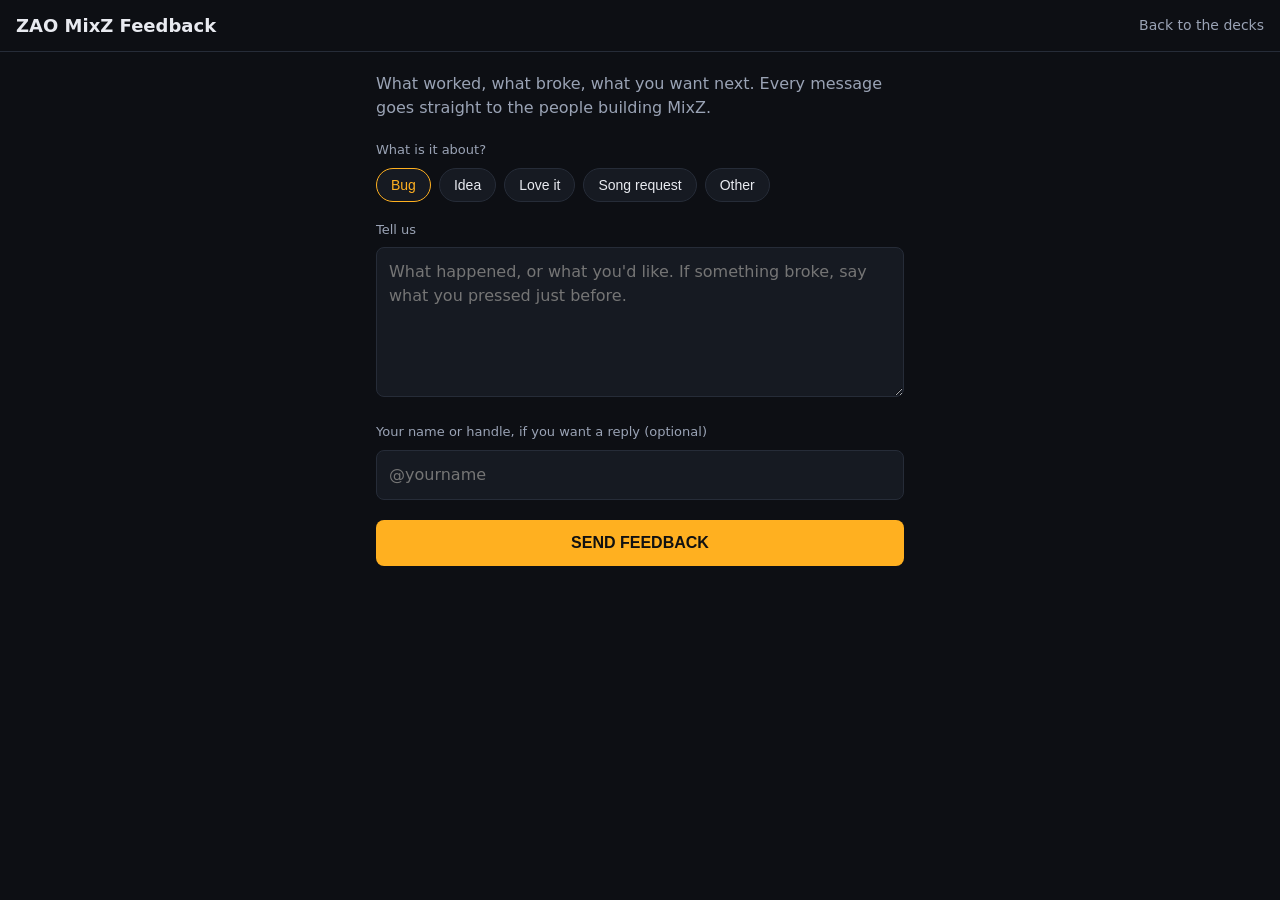
==== web/feedback.html @ 0a0c1e75 "FEEDBACK: a button in the top bar and a page at /feedback Zaal, 16 Oct: "make a feedback button and " ====
<!DOCTYPE html>
<html lang="en">
<head>
<meta charset="utf-8">
<meta name="viewport" content="width=device-width, initial-scale=1">
<title>ZAO MixZ Feedback</title>
<meta name="description" content="Tell the ZAO MixZ team what works, what broke, and what you want next.">
<style>
  :root { --bg: #0d0f14; --panel: #161a22; --text: #e8eaf0; --muted: #9aa3b5; --accent: #ffb020; --line: #262c38; --ok: #3ddc84; --bad: #ff5a5a; }
  * { box-sizing: border-box; }
  body { margin: 0; background: var(--bg); color: var(--text); font: 16px/1.5 system-ui, -apple-system, "Segoe UI", Roboto, sans-serif; }
  header { border-bottom: 1px solid var(--line); padding: 12px 16px; display: flex; align-items: center; gap: 12px; }
  header h1 { font-size: 18px; margin: 0; flex: 1; }
  header a { color: var(--muted); text-decoration: none; font-size: 14px; }
  main { max-width: 560px; margin: 0 auto; padding: 20px 16px 40px; }
  p.lead { color: var(--muted); margin: 0 0 20px; }
  .label { font-size: 13px; color: var(--muted); margin: 18px 0 8px; display: block; }
  .kinds { display: flex; flex-wrap: wrap; gap: 8px; }
  .kinds button { background: var(--panel); color: var(--text); border: 1px solid var(--line); border-radius: 999px; padding: 8px 14px; font-size: 14px; cursor: pointer; }
  .kinds button[aria-pressed="true"] { border-color: var(--accent); color: var(--accent); }
  textarea, input { width: 100%; background: var(--panel); color: var(--text); border: 1px solid var(--line); border-radius: 8px; padding: 12px; font: inherit; }
  textarea { min-height: 150px; resize: vertical; }
  textarea:focus, input:focus { outline: 2px solid var(--accent); outline-offset: 1px; }
  .hp { position: absolute; left: -9999px; }
  .send { margin-top: 20px; width: 100%; background: var(--accent); color: #111; border: 0; border-radius: 8px; padding: 14px; font-size: 16px; font-weight: 700; cursor: pointer; }
  .send:disabled { opacity: 0.6; cursor: default; }
  .note { margin-top: 14px; font-size: 14px; color: var(--muted); min-height: 1.5em; }
  .note.ok { color: var(--ok); } .note.bad { color: var(--bad); }
  .fallback { display: none; margin-top: 16px; background: var(--panel); border: 1px solid var(--line); border-radius: 8px; padding: 14px; }
  .fallback p { margin: 0 0 10px; font-size: 14px; color: var(--muted); }
  .fallback .row { display: flex; gap: 8px; flex-wrap: wrap; }
  .fallback button, .fallback a { flex: 1; text-align: center; background: transparent; color: var(--accent); border: 1px solid var(--accent); border-radius: 6px; padding: 10px; font-size: 14px; font-weight: 600; text-decoration: none; cursor: pointer; min-width: 140px; }
  .playing { font-size: 13px; color: var(--muted); margin-top: 8px; }
</style>
</head>
<body>
<header>
  <h1>ZAO MixZ Feedback</h1>
  <a href="./">Back to the decks</a>
</header>
<main>
  <p class="lead">What worked, what broke, what you want next. Every message goes straight to the people building MixZ.</p>

  <form id="form" novalidate>
    <span class="label" id="kind-label">What is it about?</span>
    <div class="kinds" role="group" aria-labelledby="kind-label">
      <button type="button" aria-pressed="true">Bug</button>
      <button type="button" aria-pressed="false">Idea</button>
      <button type="button" aria-pressed="false">Love it</button>
      <button type="button" aria-pressed="false">Song request</button>
      <button type="button" aria-pressed="false">Other</button>
    </div>

    <label class="label" for="message">Tell us</label>
    <textarea id="message" maxlength="2000" placeholder="What happened, or what you'd like. If something broke, say what you pressed just before." required></textarea>
    <div class="playing" id="playing"></div>

    <label class="label" for="contact">Your name or handle, if you want a reply (optional)</label>
    <input id="contact" maxlength="120" placeholder="@yourname" autocomplete="nickname">

    <input class="hp" id="website" tabindex="-1" autocomplete="off" aria-hidden="true">

    <button class="send" id="send" type="submit">SEND FEEDBACK</button>
    <div class="note" id="note" role="status"></div>

    <div class="fallback" id="fallback">
      <p>It didn't go through from here. Send it one of these ways instead:</p>
      <div class="row">
        <button type="button" id="copy">COPY IT</button>
        <a id="issue" href="#" target="_blank" rel="noopener">OPEN AS GITHUB ISSUE</a>
      </div>
    </div>
  </form>
</main>
<script>
  const q = new URLSearchParams(location.search);
  const nowPlaying = (q.get('now') || '').slice(0, 200);
  if (nowPlaying) document.getElementById('playing').textContent = `Playing when you opened this: ${nowPlaying}`;
  let kind = 'Bug';
  document.querySelectorAll('.kinds button').forEach((b) => b.addEventListener('click', () => {
    document.querySelectorAll('.kinds button').forEach((x) => x.setAttribute('aria-pressed', 'false'));
    b.setAttribute('aria-pressed', 'true'); kind = b.textContent;
  }));
  const device = () => `${navigator.platform || ''} ${/Mobi/.test(navigator.userAgent) ? 'phone' : 'computer'}, ${innerWidth}x${innerHeight}`.trim();
  const say = (t, cls = '') => { const n = document.getElementById('note'); n.textContent = t; n.className = `note ${cls}`; };
  const text = () => [`ZAO MixZ feedback: ${kind}`, '', document.getElementById('message').value.trim(), '', document.getElementById('contact').value.trim() ? `From: ${document.getElementById('contact').value.trim()}` : '', nowPlaying ? `Playing: ${nowPlaying}` : '', `Device: ${device()}`].filter((l, i) => l || i < 4).join('\n');
  const showFallback = () => {
    const msg = document.getElementById('message').value.trim();
    document.getElementById('issue').href = `https://github.com/bettercallzaal/ZAOMixZ/issues/new?labels=feedback&title=${encodeURIComponent(`${kind}: ${msg.split('\n')[0].slice(0, 70)}`)}&body=${encodeURIComponent(text())}`;
    document.getElementById('fallback').style.display = 'block';
  };
  document.getElementById('copy').addEventListener('click', async () => {
    try { await navigator.clipboard.writeText(text()); say('Copied. Paste it to the ZAO team on Telegram or anywhere they will see it.', 'ok'); }
    catch (e) { say('Could not copy here. Use OPEN AS GITHUB ISSUE.', 'bad'); }
  });
  document.getElementById('form').addEventListener('submit', async (e) => {
    e.preventDefault();
    const message = document.getElementById('message').value.trim();
    if (message.length < 3) { say('Write a few words first.', 'bad'); document.getElementById('message').focus(); return; }
    const btn = document.getElementById('send');
    btn.disabled = true; say('Sending…');
    try {
      const res = await fetch('/api/feedback', { method: 'POST', headers: { 'content-type': 'application/json' },
        body: JSON.stringify({ kind, message, contact: document.getElementById('contact').value.trim(), nowPlaying, device: device(), page: location.pathname, website: document.getElementById('website').value }) });
      const json = await res.json().catch(() => ({}));
      if (!res.ok || !json.ok) throw new Error(json.error || res.status);
      say('Sent. Thank you, the team will see it.', 'ok');
      document.getElementById('message').value = '';
      document.getElementById('fallback').style.display = 'none';
    } catch (err) {
      say('');
      showFallback();
    } finally { btn.disabled = false; }
  });
</script>
</body>
</html>
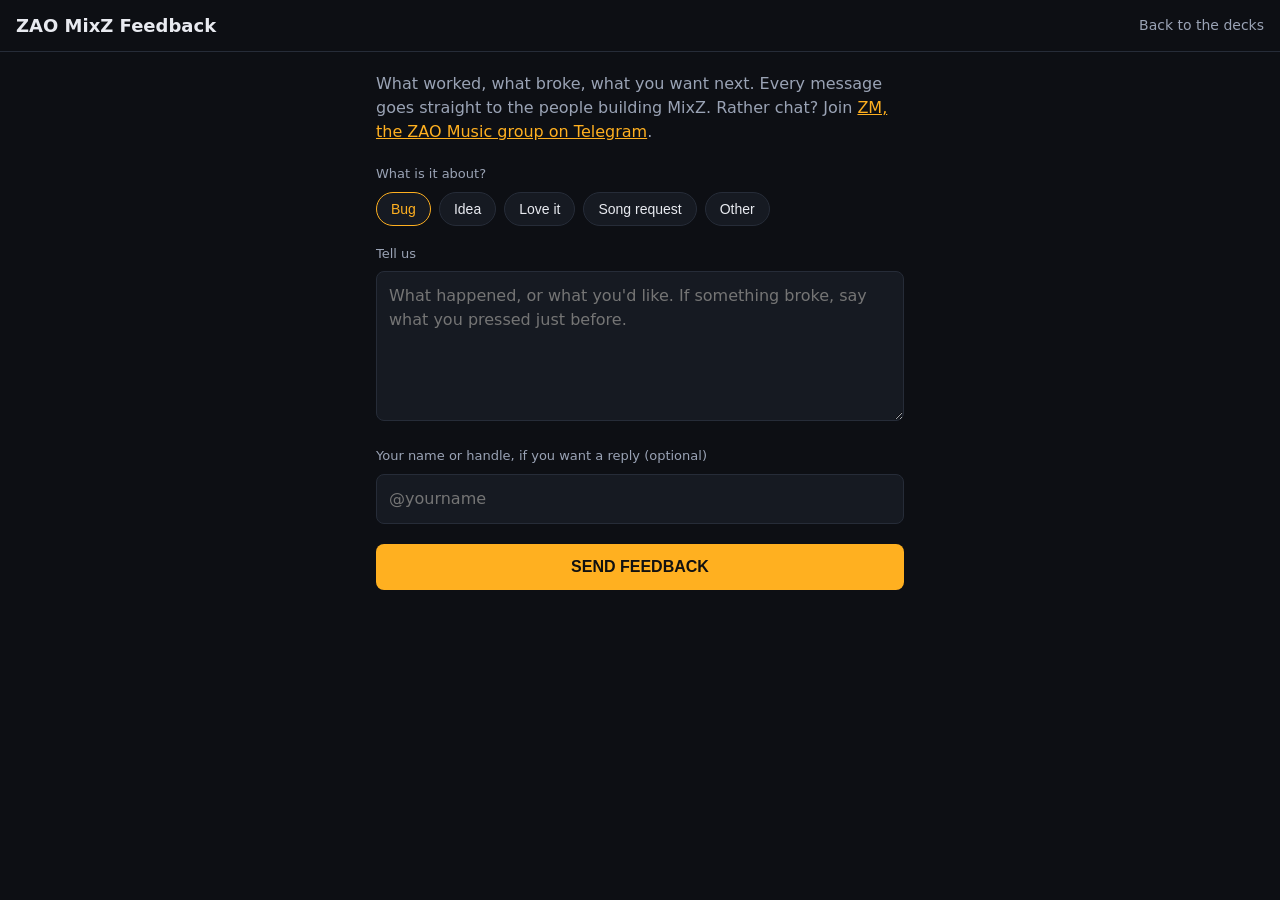
==== commit a62fc7c5: "ZM link: the ZAO Music Telegram group from the top bar, feedback page and guide Zaal, 16 Oct: "Let's" ====
--- a/web/feedback.html
+++ b/web/feedback.html
@@ -39,7 +39,7 @@
   <a href="./">Back to the decks</a>
 </header>
 <main>
-  <p class="lead">What worked, what broke, what you want next. Every message goes straight to the people building MixZ.</p>
+  <p class="lead">What worked, what broke, what you want next. Every message goes straight to the people building MixZ. Rather chat? Join <a href="https://t.me/+WVf5XsztOMc4OGZk" target="_blank" rel="noopener" style="color:var(--accent)">ZM, the ZAO Music group on Telegram</a>.</p>
 
   <form id="form" novalidate>
     <span class="label" id="kind-label">What is it about?</span>
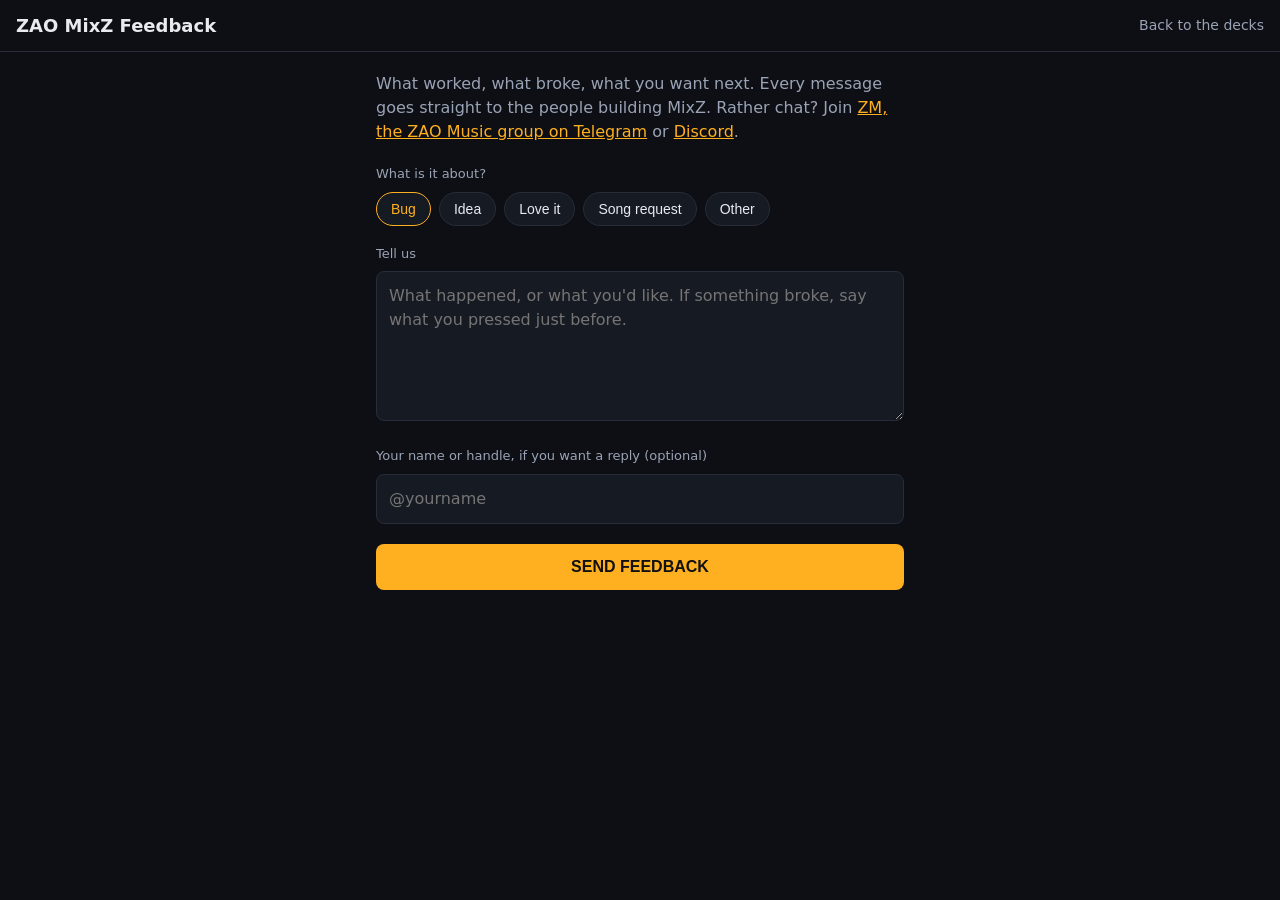
==== commit 4b64dee7: "ZM Discord: link it beside Telegram on the feedback page, guide and ZM tooltip Zaal, 16 Oct: ZM on D" ====
--- a/web/feedback.html
+++ b/web/feedback.html
@@ -39,7 +39,7 @@
   <a href="./">Back to the decks</a>
 </header>
 <main>
-  <p class="lead">What worked, what broke, what you want next. Every message goes straight to the people building MixZ. Rather chat? Join <a href="https://t.me/+WVf5XsztOMc4OGZk" target="_blank" rel="noopener" style="color:var(--accent)">ZM, the ZAO Music group on Telegram</a>.</p>
+  <p class="lead">What worked, what broke, what you want next. Every message goes straight to the people building MixZ. Rather chat? Join <a href="https://t.me/+WVf5XsztOMc4OGZk" target="_blank" rel="noopener" style="color:var(--accent)">ZM, the ZAO Music group on Telegram</a> or <a href="https://discord.gg/KgJM52Wu4d" target="_blank" rel="noopener" style="color:var(--accent)">Discord</a>.</p>
 
   <form id="form" novalidate>
     <span class="label" id="kind-label">What is it about?</span>
